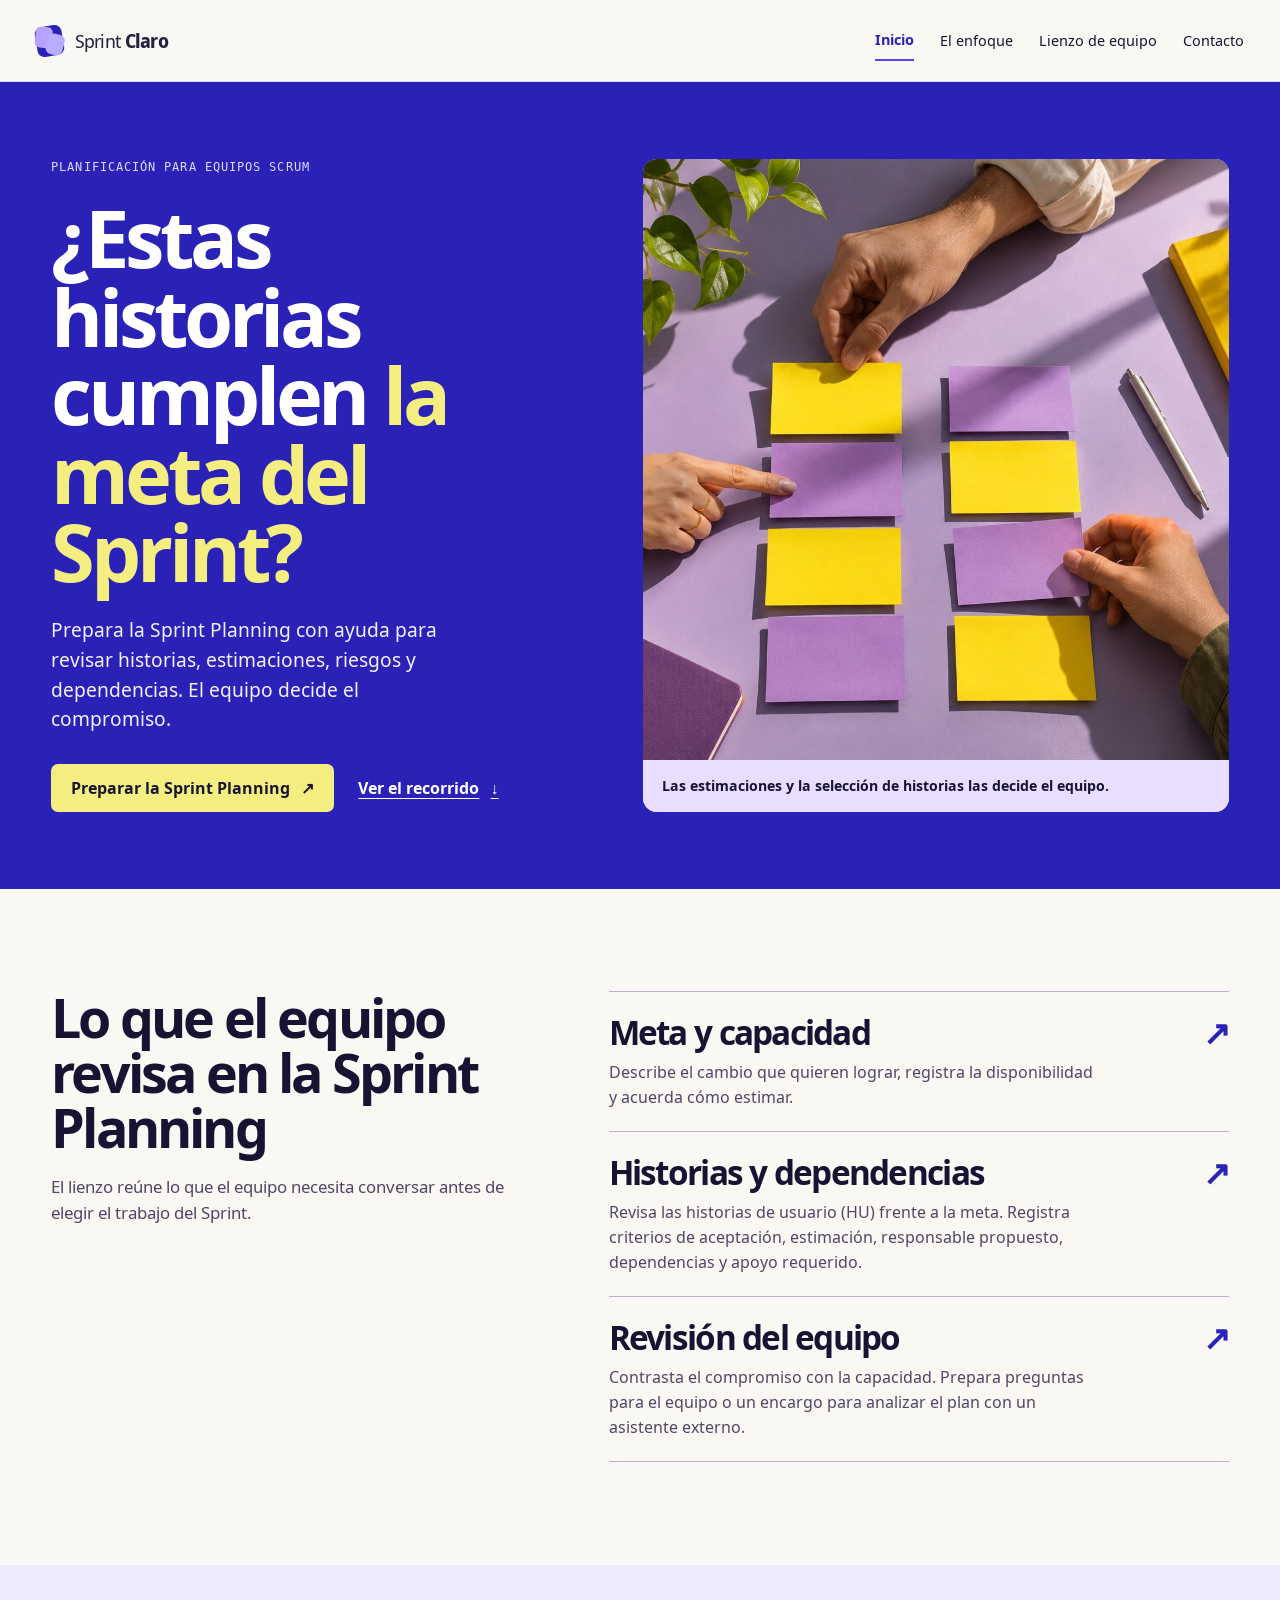
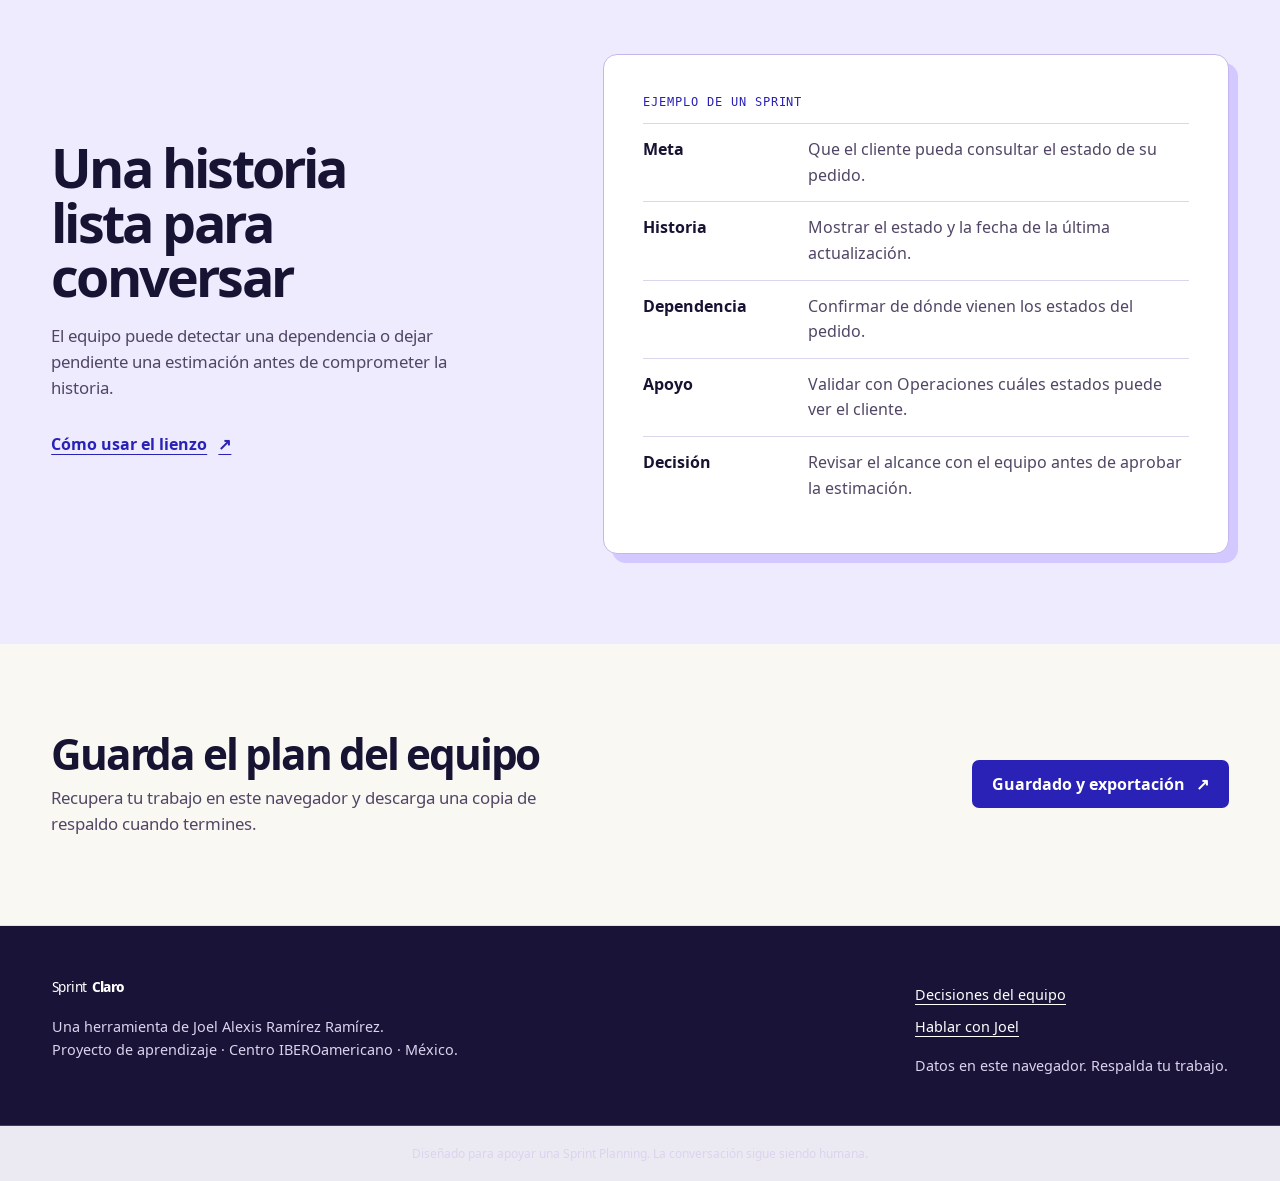
==== index.html @ 87d605cc "1 1" ====
<!doctype html>
<html lang="es"><head><meta charset="utf-8"><meta name="viewport" content="width=device-width, initial-scale=1"><meta name="description" content="Sprint Claro ayuda a Joel y a su equipo a preparar una Sprint Planning: meta, historias, capacidad, dependencias y acuerdos humanos."><meta name="theme-color" content="#3721df"><title>Una meta compartida · Sprint Claro</title><link rel="icon" href="favicon.svg" type="image/svg+xml"><link rel="stylesheet" href="assets/fonts.css"><link rel="stylesheet" href="assets/styles.css"><script src="assets/core.js" defer></script><script src="assets/app.js" defer></script><link rel="stylesheet" href="assets/premium.css"><link rel="stylesheet" href="assets/redesign.css"></head>
<body data-site="01" data-page="index"><a class="skip" href="#main">Saltar al contenido</a><header class="site-header"><div class="header-inner"><a class="brand" href="index.html" aria-label="Sprint Claro, inicio"><span class="brand-mark" aria-hidden="true"></span>Sprint <strong>Claro</strong></a><button class="menu-toggle" id="menu-toggle" type="button" aria-controls="main-nav" aria-expanded="false">Menú</button><nav id="main-nav" aria-label="Principal"><a href="index.html" aria-current="page">Inicio</a><a href="enfoque.html">El enfoque</a><a href="herramientas.html">Lienzo de equipo</a><a href="contacto.html">Contacto</a></nav></div></header><main id="main">
<div class="redesign-home">
<section class="planning-hero">
  <div class="design-wrap planning-grid">
    <div class="planning-copy">
      <p class="planning-label">PLANIFICACIÓN PARA EQUIPOS SCRUM</p>
      <h1>¿Estas historias cumplen <em>la meta del Sprint?</em></h1>
      <p>Prepara la Sprint Planning con ayuda para revisar historias, estimaciones, riesgos y dependencias. El equipo decide el compromiso.</p>
      <div class="design-actions">
        <a class="design-primary" href="herramientas.html#sprint-context">Preparar la Sprint Planning <span aria-hidden="true">↗</span></a>
        <a class="design-link" href="#recorrido">Ver el recorrido <span aria-hidden="true">↓</span></a>
      </div>
    </div>
    <figure class="planning-photo">
      <img src="assets/sesion-de-equipo.jpg" width="1536" height="1024" alt="Personas ordenan notas amarillas y violetas para planificar el trabajo del equipo." fetchpriority="high">
      <figcaption>Las estimaciones y la selección de historias las decide el equipo.</figcaption>
    </figure>
  </div>
</section>
<section class="design-wrap planning-program" id="recorrido">
  <div class="planning-program-intro">
    <h2>Lo que el equipo revisa en la Sprint Planning</h2>
    <p>El lienzo reúne lo que el equipo necesita conversar antes de elegir el trabajo del Sprint.</p>
  </div>
  <div class="planning-leaf-list">
    <article class="planning-leaf" data-reveal>
      <h3><a href="herramientas.html#sprint-context">Meta y capacidad <span aria-hidden="true">↗</span></a></h3>
      <p>Describe el cambio que quieren lograr, registra la disponibilidad y acuerda cómo estimar.</p>
    </article>
    <article class="planning-leaf" data-reveal>
      <h3><a href="herramientas.html#backlog">Historias y dependencias <span aria-hidden="true">↗</span></a></h3>
      <p>Revisa las historias de usuario (HU) frente a la meta. Registra criterios de aceptación, estimación, responsable propuesto, dependencias y apoyo requerido.</p>
    </article>
    <article class="planning-leaf" data-reveal>
      <h3><a href="herramientas.html#review">Revisión del equipo <span aria-hidden="true">↗</span></a></h3>
      <p>Contrasta el compromiso con la capacidad. Prepara preguntas para el equipo o un encargo para analizar el plan con un asistente externo.</p>
    </article>
  </div>
</section>
<section class="planning-example">
  <div class="design-wrap planning-example-grid">
    <div>
      <h2>Una historia lista para conversar</h2>
      <p>El equipo puede detectar una dependencia o dejar pendiente una estimación antes de comprometer la historia.</p>
      <a class="design-link" href="enfoque.html">Cómo usar el lienzo <span aria-hidden="true">↗</span></a>
    </div>
    <div class="planning-sample" data-reveal>
      <p class="sample-label">EJEMPLO DE UN SPRINT</p>
      <dl>
        <div><dt>Meta</dt><dd>Que el cliente pueda consultar el estado de su pedido.</dd></div>
        <div><dt>Historia</dt><dd>Mostrar el estado y la fecha de la última actualización.</dd></div>
        <div><dt>Dependencia</dt><dd>Confirmar de dónde vienen los estados del pedido.</dd></div><div><dt>Apoyo</dt><dd>Validar con Operaciones cuáles estados puede ver el cliente.</dd></div><div><dt>Decisión</dt><dd>Revisar el alcance con el equipo antes de aprobar la estimación.</dd></div>
      </dl>
    </div>
  </div>
</section>
<section class="design-wrap planning-close">
  <div><h2>Guarda el plan del equipo</h2><p>Recupera tu trabajo en este navegador y descarga una copia de respaldo cuando termines.</p></div>
  <a class="design-primary" href="herramientas.html#backups">Guardado y exportación <span aria-hidden="true">↗</span></a>
</section>
</div>
</main><footer class="site-footer"><div class="footer-inner"><div><a class="brand" href="index.html">Sprint <strong>Claro</strong></a><p>Una herramienta de Joel Alexis Ramírez Ramírez.<br>Proyecto de aprendizaje · Centro IBEROamericano · México.</p></div><div><a href="enfoque.html">Decisiones del equipo</a><a href="contacto.html">Hablar con Joel</a><p>Datos en este navegador. Respalda tu trabajo.</p></div></div><div class="footer-bottom">Diseñado para apoyar una Sprint Planning. La conversación sigue siendo humana.</div></footer><script src="assets/experience.js" defer></script></body></html>
---- assets/fonts.css ----
@font-face{font-family:'Site Display';src:url('fonts/display-400.woff') format('woff');font-style:normal;font-weight:400;font-display:swap}
@font-face{font-family:'Site Display';src:url('fonts/display-700.woff') format('woff');font-style:normal;font-weight:700;font-display:swap}
@font-face{font-family:'Site Text';src:url('fonts/text-400.woff') format('woff');font-style:normal;font-weight:400;font-display:swap}
@font-face{font-family:'Site Text';src:url('fonts/text-700.woff') format('woff');font-style:normal;font-weight:700;font-display:swap}
@font-face{font-family:'Site Mono';src:url('fonts/mono-400.woff') format('woff');font-style:normal;font-weight:400;font-display:swap}
:root{--font-head:'Site Display',Georgia,serif;--font-body:'Site Text',Arial,sans-serif;--font-mono:'Site Mono',monospace}
---- assets/styles.css ----
:root{--ink:#24183f;--muted:#625773;--blue:#3721df;--blue-dark:#2816b6;--lilac:#ede7ff;--paper:#faf8ff;--line:#dcd5eb;--danger:#9b263e;--radius:18px}*{box-sizing:border-box}html{scroll-behavior:smooth;scroll-padding-top:100px}body{margin:0;font-family:var(--font-body);font-size:16px;line-height:1.6;color:var(--ink);background:var(--paper)}button,input,select,textarea{font:inherit}a{color:var(--blue);text-underline-offset:4px}button,a,input,select,textarea,summary{touch-action:manipulation}button{cursor:pointer}img,svg{max-width:100%;height:auto}h1,h2,h3,p,figure{margin-top:0}h1,h2,h3{font-family:var(--font-head);line-height:1.13;letter-spacing:-.035em}h1{font-size:clamp(2.6rem,5.3vw,5.2rem);margin-bottom:26px;font-weight:700}h2{font-size:clamp(1.9rem,3vw,2.8rem);margin-bottom:22px}h3{font-size:1.23rem;letter-spacing:-.02em;margin-bottom:12px}p{margin-bottom:1.1em}em{font-style:normal;color:var(--blue)}strong{font-weight:700}button:focus-visible,a:focus-visible,input:focus-visible,textarea:focus-visible,select:focus-visible,summary:focus-visible{outline:3px solid #ef790c;outline-offset:4px}[hidden]{display:none!important}.wrap{max-width:1248px;margin:auto;padding-left:36px;padding-right:36px}.skip{position:fixed;top:-100px;left:20px;background:var(--ink);color:#fff;padding:14px 20px;z-index:100}.skip:focus{top:12px}.site-header{border-bottom:1px solid var(--line);background:#faf8fff5}.header-inner{max-width:1380px;min-height:92px;padding:20px 36px;display:flex;align-items:center;gap:40px;margin:auto}.brand{font-family:var(--font-head);font-size:1.45rem;letter-spacing:-.04em;font-weight:400;text-decoration:none;color:var(--ink);display:inline-flex;align-items:center;gap:5px;white-space:nowrap}.brand-mark{width:25px;height:28px;display:inline-block;position:relative;margin-right:7px}.brand-mark:before,.brand-mark:after{content:'';position:absolute;width:17px;height:21px;border-radius:5px;transform:rotate(15deg)}.brand-mark:before{background:#b7a3ff;left:0;top:0}.brand-mark:after{background:var(--blue);right:0;bottom:0}.site-header nav{display:flex;align-items:center;gap:26px;margin-left:auto}.site-header nav a{color:var(--muted);text-decoration:none;font-size:.9rem;padding:8px 0}.site-header nav a[aria-current=page]{color:var(--blue);border-bottom:2px solid var(--blue);font-weight:700}.header-note{font-family:var(--font-mono);font-size:.75rem;letter-spacing:.06em;color:var(--muted)}.menu-toggle{display:none;border:1px solid var(--line);background:white;border-radius:8px;padding:9px 13px}.hero{padding-top:78px;padding-bottom:80px;display:grid;grid-template-columns:1.15fr 1fr;gap:58px;align-items:center}.eyebrow{font-family:var(--font-mono);font-size:.77rem;letter-spacing:.11em;color:var(--blue);font-weight:400;margin-bottom:22px}.lede{font-size:1.17rem;max-width:610px;color:var(--muted);line-height:1.65}.hero .lede{max-width:510px}.actions{display:flex;align-items:center;gap:18px;flex-wrap:wrap}.button{border:1px solid var(--blue);border-radius:9px;background:var(--blue);color:white;display:inline-flex;align-items:center;justify-content:center;min-height:48px;padding:11px 22px;text-decoration:none;font-size:.92rem;font-weight:700;line-height:1.4}.button:hover{background:var(--blue-dark);border-color:var(--blue-dark)}.button-light{background:#f1ecff;color:var(--blue);border-color:#d8ccff}.button-light:hover{background:#e5dcff;color:var(--blue);border-color:#baabeb}.button-white{background:white;color:var(--blue);border-color:white}.button-white:hover{background:#ede7ff;color:var(--blue)}.button-small{font-size:.875rem;padding:9px 13px}.text-link{font-weight:700}.hero .actions{margin-top:31px}.hero-foot{font-size:.79rem;margin-top:28px;color:var(--muted)}.team-canvas{margin:0;border:1px solid #d3c6ee;border-radius:22px;padding:24px;background:#f0eaff;box-shadow:12px 15px 0 #e5def4;transform:rotate(1.5deg)}.canvas-top{display:flex;align-items:center;justify-content:space-between;gap:10px;margin-bottom:22px}.canvas-label,.mini-label{font-family:var(--font-mono);font-size:.75rem;letter-spacing:.07em;color:#5a4384}.canvas-seal{display:flex;align-items:center;justify-content:center;width:34px;height:34px;border:1px solid #c1b2e0;border-radius:50%;font-family:var(--font-mono);font-size:.75rem}.goal-note{background:var(--blue);color:white;border-radius:14px;padding:25px;box-shadow:0 5px 0 #c6b6fc}.goal-note .mini-label{color:#d6ccff;display:block;margin-bottom:12px}.goal-note strong{font-family:var(--font-head);font-size:1.7rem;line-height:1.25;letter-spacing:-.03em}.canvas-line{height:26px;border-left:2px dashed #b8a7db;margin-left:50%}.paper-row{display:grid;grid-template-columns:1fr 1fr;gap:15px}.paper{border-radius:6px;padding:24px 17px 16px;position:relative;box-shadow:1px 3px 0 #cdbfe6}.paper strong{font-size:1.05rem}.paper p{font-size:.83rem;margin:8px 0 0}.paper-lilac{background:#d9c6ff;transform:rotate(-3deg)}.paper-blue{background:#d6e8ff;transform:rotate(2deg)}.paper-tab{height:12px;width:43px;background:#ffffff88;position:absolute;top:-6px;left:calc(50% - 21px)}.canvas-footer{display:flex;gap:14px;align-items:center;padding:26px 6px 10px}.canvas-footer p{font-size:.88rem;margin:0}.round-icon{display:grid;place-items:center;width:35px;height:35px;border-radius:50%;background:white;font-size:1.3rem;flex-shrink:0}.team-canvas figcaption{font-size:.75rem;color:#66537f;margin-top:15px;line-height:1.5;transform:rotate(-1.5deg)}.principle-strip{background:var(--ink);color:white}.strip-inner{display:flex;align-items:center;gap:32px;padding-top:25px;padding-bottom:25px}.strip-inner strong{font-size:1.25rem;white-space:nowrap}.strip-inner p{margin:0;color:#dfd5f2;font-size:.93rem}.outline-label{font-family:var(--font-mono);font-size:.75rem;letter-spacing:.06em;border:1px solid #716082;padding:9px 12px;margin-left:auto;white-space:nowrap}.section{padding-top:80px;padding-bottom:80px}.split-heading{display:grid;grid-template-columns:.9fr 1.1fr;gap:90px}.split-heading>div>p:not(.eyebrow){max-width:390px;color:var(--muted)}.editorial-list article{display:flex;gap:24px;padding:24px 0;border-bottom:1px solid var(--line)}.editorial-list article:first-child{padding-top:0}.editorial-list p{color:var(--muted);margin-bottom:0}.editorial-symbol{width:48px;height:48px;border:1px solid #d9cfed;flex-shrink:0;border-radius:12px;display:grid;place-items:center;font-size:1.7rem;color:var(--blue)}.invitation{background:var(--blue);color:white;border-radius:22px;padding:46px 50px;display:flex;align-items:center;justify-content:space-between;gap:40px;margin-bottom:80px}.invitation .eyebrow{color:#ded5ff}.invitation h2{font-size:2.3rem}.invitation p{color:#e2dcff;max-width:590px}.site-footer{border-top:1px solid var(--line);background:#f1ecf9}.footer-inner{max-width:1248px;margin:auto;padding:48px 36px 32px;display:flex;justify-content:space-between;gap:40px}.footer-inner p{font-size:.82rem;color:var(--muted);margin-top:16px}.footer-inner>div:last-child>a{display:block;margin:9px 0;font-size:.9rem}.footer-bottom{font-size:.75rem;color:var(--muted);padding:18px 36px;text-align:center;border-top:1px solid var(--line)}.page-intro{padding-top:68px;padding-bottom:38px}.page-intro h1{font-size:clamp(2.6rem,4.7vw,4.4rem)}.method-layout{display:grid;grid-template-columns:.8fr 1.2fr;gap:76px;padding-top:30px}.quote-panel{padding:40px;background:var(--lilac);border-radius:22px;align-self:start;position:sticky;top:24px}.quote-panel .mini-label{display:block;margin-bottom:27px}.quote-panel h2{font-size:2.35rem;max-width:310px}.quote-panel p{color:var(--muted)}.prose p{color:var(--muted)}.prose h3{margin-top:30px}.rules-section{background:#eee8fa}.rules-table{overflow-x:auto;border:1px solid #d6cce6;border-radius:14px;margin-top:32px;background:white}table{border-collapse:collapse;width:100%;text-align:left}caption{padding:18px;text-align:left;font-size:.85rem;color:var(--muted)}th,td{border-top:1px solid var(--line);padding:21px 22px;vertical-align:top;font-size:.92rem;min-width:160px}thead th{background:#e3d8fb;color:#392466;font-size:.85rem}tbody th{font-weight:700;width:21%}tbody td{color:var(--muted)}.two-columns{display:grid;grid-template-columns:1fr 1fr;gap:60px}.soft-panel{padding:35px;background:#efe9fa;border-radius:18px}.steps{padding-left:24px}.steps li{padding-left:8px;margin:20px 0;color:var(--muted)}.contact-layout{display:grid;grid-template-columns:.85fr 1.15fr;gap:75px;padding-top:25px}.contact-card{background:var(--lilac);border-radius:22px;padding:40px;align-self:start;overflow-wrap:anywhere}.contact-monogram{width:64px;height:64px;background:var(--blue);color:white;border-radius:16px;display:grid;place-items:center;font-family:var(--font-head);font-size:1.5rem;margin-bottom:30px}.contact-card h2{font-size:2.1rem}.contact-card p{color:var(--muted);font-size:.92rem}.contact-card>a{font-size:.9rem}.contact-note{padding-top:28px;border-top:1px solid #d0c2e7;margin-top:32px}.contact-form{padding:12px 0}.contact-form h2{font-size:1.8rem}.contact-form>p{color:var(--muted)}.field{min-width:0;margin-bottom:17px}label,legend{display:block;font-size:.875rem;font-weight:700;margin-bottom:7px;letter-spacing:0}input,textarea,select{width:100%;border:1px solid #bfb2d5;border-radius:8px;background:white;color:var(--ink);padding:11px 12px;min-height:46px;max-width:100%}textarea{resize:vertical;line-height:1.5}select{appearance:none;padding-right:35px;background-image:url("data:image/svg+xml,%3Csvg xmlns='http://www.w3.org/2000/svg' width='16' height='16' viewBox='0 0 16 16'%3E%3Cpath d='m4 6 4 4 4-4' fill='none' stroke='%234b386b' stroke-width='2'/%3E%3C/svg%3E");background-position:right 12px center;background-repeat:no}input[type=checkbox]{width:20px;height:20px;min-height:20px;accent-color:var(--blue);flex-shrink:0}input[type=file]{font-size:.86rem;padding:10px}fieldset{border:0;padding:0;margin:0;min-width:0}legend{padding:0}.check-row{display:flex;align-items:center;gap:11px;font-weight:400;padding:8px 0;line-height:1.4}.field-help,.small{font-size:.81rem;color:var(--muted);line-height:1.5;margin-top:7px;margin-bottom:0}.tool-intro{padding-top:46px;padding-bottom:26px;display:flex;justify-content:space-between;align-items:center;gap:30px}.tool-intro h1{font-size:clamp(2.4rem,4vw,3.7rem);margin-bottom:15px}.tool-intro .eyebrow{margin-bottom:13px}.tool-intro p:not(.eyebrow){color:var(--muted)}.notice{padding:14px 18px;background:#eee8fc;border:1px solid #d5c8ef;border-radius:10px;font-size:.89rem;overflow-wrap:anywhere}.notice-success{background:#e8f5ee;border-color:#a8c9b9;color:#1e513a}.notice-error{background:#fff0f0;border-color:#d5a2ad;color:#84263b}.storage-note{font-size:.82rem}.workspace-nav{display:flex;gap:8px;flex-wrap:wrap;border-bottom:1px solid var(--line);padding:12px 0 22px}.workspace-nav a{padding:8px 15px;border-radius:30px;color:var(--muted);font-size:.86rem;text-decoration:none;border:1px solid var(--line);background:white}.workspace-nav a:hover{color:var(--blue);border-color:var(--blue)}.workspace-section{padding:42px 0;border-bottom:1px solid var(--line)}.section-title{display:flex;justify-content:space-between;align-items:center;gap:20px;margin-bottom:24px}.section-title .eyebrow{margin-bottom:10px}.section-title h2{font-size:1.9rem;margin:0}.tag{font-size:.75rem;border:1px solid #d6cce8;padding:5px 9px;border-radius:5px;background:#f5f1fd;color:#5c437b;line-height:1.5}.context-grid{display:grid;grid-template-columns:1.35fr 1fr;gap:26px;align-items:start}.editor{border:1px solid #d8cce9;border-radius:14px;overflow:hidden;background:white}.editor summary{padding:20px 23px;cursor:pointer;font-family:var(--font-head);font-size:1.13rem;font-weight:700;list-style-position:inside;background:#f3eefd}.editor summary:hover{background:#eae1fb}.form-grid{padding:25px;display:grid;grid-template-columns:1fr 1fr;gap:3px 20px}.full{grid-column:1/-1}.form-actions{display:flex;gap:16px;align-items:center;flex-wrap:wrap;padding-top:5px}.team-panel{border:1px solid var(--line);background:#f2edf9;border-radius:14px;padding:25px}.panel-heading p{font-size:.87rem;color:var(--muted)}.person-row{border-bottom:1px solid #d5c9e5;padding:15px 0;display:flex;justify-content:space-between;gap:15px}.person-row h3{font-size:1rem;margin:0 0 6px}.person-row p{margin:0;overflow-wrap:anywhere}.person-row>div:first-child{min-width:0}.row-actions{display:flex;flex-direction:column;align-items:flex-start}.text-button{border:0;background:none;padding:9px 0;color:var(--blue);font-size:.87rem;text-decoration:underline;text-underline-offset:3px;min-height:40px;line-height:1.4;text-align:left}.danger{color:var(--danger)}.danger-button{background:var(--danger);border-color:var(--danger)}.team-panel form{border-top:1px solid #d5c9e5;margin-top:20px;padding-top:22px}.team-panel form h3{margin-bottom:20px}.empty-small{font-size:.87rem;color:var(--muted);padding:18px 0}.summary-hint{font-family:var(--font-body);font-size:.8rem;font-weight:400;color:var(--muted);margin-left:18px}.story-editor{margin-bottom:24px}.dependency-list{max-height:220px;overflow-y:auto;border:1px solid var(--line);border-radius:8px;padding:12px 15px;background:#fbf9ff}.dependency-list p{margin:0}.board-toolbar{display:flex;justify-content:space-between;align-items:end;gap:30px;margin:26px 0}.goal-board{flex:1;border-left:4px solid var(--blue);padding:10px 20px;background:#ece5ff}.goal-board p{margin:6px 0 0;font-weight:700;overflow-wrap:anywhere}.search-box{max-width:300px;width:100%}.planning-board{display:grid;grid-template-columns:1fr 1fr;gap:22px}.board-column{padding:21px;border:1px solid var(--line);border-radius:15px;background:#f1edf6;min-width:0}.in-sprint{background:#e9e3ff;border-color:#b8a7f3}.board-column-title{display:flex;justify-content:space-between;align-items:center;gap:20px;margin-bottom:22px}.board-column-title h3{margin:0;font-size:1.2rem}.count{font-family:var(--font-mono);font-size:.86rem;border:1px solid #c9b9e7;padding:1px 9px;border-radius:5px}.story-list{display:grid;gap:17px}.board-empty{border:1px dashed #c5b5dd;border-radius:10px;padding:34px 24px;color:var(--muted);font-size:.94rem;text-align:center;min-height:200px;display:grid;place-items:center;line-height:1.7}.story-card{padding:21px;background:white;border:1px solid #d5c9e7;border-radius:12px;box-shadow:0 3px 0 #ded4ed;overflow-wrap:anywhere}.story-cap{display:flex;justify-content:space-between;gap:12px;align-items:start;flex-wrap:wrap;margin-bottom:16px}.story-cap .tag{font-size:.75rem}.estimate{font-family:var(--font-mono);font-size:.75rem;color:#65527c;padding:6px 0}.story-card h3{font-size:1.2rem}.story-sentence{color:var(--muted);font-size:.9rem}.alignment{font-size:.89rem;border-left:2px solid #a290d3;padding-left:12px}.card-actions{display:flex;gap:14px;align-items:center;flex-wrap:wrap;margin-top:20px}.card-actions .button{min-height:42px;font-size:.81rem;padding:9px 13px}.capacity-bar{display:flex;gap:26px;align-items:center;flex-wrap:wrap;padding:20px 23px;border-radius:10px;background:var(--ink);color:white;margin-top:22px;font-size:.92rem}.capacity-bar span{color:#ded4ee;font-size:.83rem;margin-left:auto}.review-grid{display:grid;grid-template-columns:repeat(3,1fr);gap:18px}.review-item{padding:20px;border-radius:10px;background:#fff;border:1px solid var(--line);overflow-wrap:anywhere}.review-kind{font-family:var(--font-mono);font-size:.75rem;text-transform:uppercase;color:#6a4b92;letter-spacing:.06em;display:block;margin-bottom:13px}.review-item h3{font-size:1.05rem}.review-item p{font-size:.89rem;color:var(--muted);margin:0}.export-studio{margin-top:32px;background:#ede6fb;border-radius:16px;padding:28px;display:grid;grid-template-columns:.85fr 1.15fr;gap:32px}.export-studio p{font-size:.93rem;color:var(--muted)}#generated-output{font-family:var(--font-mono);font-size:.81rem;line-height:1.65}.export-studio .actions{gap:10px;align-items:start}.backup-section{display:grid;grid-template-columns:1fr 1fr;gap:50px;margin-bottom:50px}.backup-section h2{font-size:1.85rem}.backup-section p:not(.eyebrow){color:var(--muted);font-size:.91rem}.restore-preview{border:1px solid #c8b9e2;padding:20px;margin-top:18px;border-radius:10px;background:#ece4fb}.confirm-box{position:fixed;bottom:20px;left:50%;transform:translateX(-50%);width:min(600px,calc(100% - 32px));background:#fff;border:2px solid var(--danger);border-radius:14px;box-shadow:0 10px 65px #25153f55;padding:24px;z-index:80}.confirm-box p{overflow-wrap:anywhere}.not-found{padding-top:90px;padding-bottom:100px;max-width:900px}.big-404{font-family:var(--font-mono);font-size:5rem;color:#ac99d4}.not-found h1{font-size:3.2rem}.not-found p:not(.eyebrow){color:var(--muted)}
@media(max-width:1100px){.header-note{display:none}.header-inner{gap:20px}.hero{gap:36px}.team-canvas{padding:20px}.goal-note strong{font-size:1.5rem}.split-heading{gap:50px}.review-grid{grid-template-columns:1fr 1fr}.method-layout{gap:40px}.contact-layout{gap:40px}.context-grid{grid-template-columns:1.1fr 1fr}.invitation{margin-left:36px;margin-right:36px}}
@media(max-width:800px){.wrap{padding-left:24px;padding-right:24px}.header-inner{padding:17px 24px;flex-wrap:wrap;min-height:80px}.site-header nav{gap:18px}.site-header nav a{font-size:.84rem}.hero{grid-template-columns:1fr;gap:45px;padding-top:48px}.hero h1{max-width:650px}.hero .lede{max-width:590px}.team-canvas{max-width:550px;width:100%;justify-self:center}.strip-inner{gap:18px;flex-wrap:wrap}.outline-label{margin-left:0}.section{padding-top:55px;padding-bottom:55px}.split-heading,.method-layout,.two-columns,.contact-layout,.context-grid{grid-template-columns:1fr;gap:32px}.split-heading>div>p:not(.eyebrow){max-width:none}.quote-panel{position:static}.quote-panel h2{max-width:none}.invitation{margin-left:24px;margin-right:24px;padding:32px;flex-direction:column;align-items:start;gap:12px}.footer-inner{padding-left:24px;padding-right:24px}.contact-card{padding:30px}.planning-board{gap:14px}.board-column{padding:14px}.story-card{padding:17px}.board-toolbar{align-items:stretch}.search-box{max-width:240px}.export-studio{grid-template-columns:1fr}.backup-section{gap:25px}.capacity-bar span{margin-left:0}}
@media(max-width:600px){.header-inner{gap:14px}.menu-toggle{display:block;margin-left:auto}.site-header nav{width:100%;display:flex;flex-direction:column;align-items:stretch;gap:0;padding:10px 0}.js .site-header nav{display:none}.js .site-header nav.is-open{display:flex}.site-header nav a{padding:12px 5px;font-size:.95rem}.site-header nav a[aria-current=page]{border-bottom:0;background:var(--lilac);border-radius:8px;padding-left:12px}.hero{padding-top:40px;padding-bottom:48px}.hero h1{font-size:2.7rem}.eyebrow{font-size:.75rem}.lede{font-size:1.05rem}.hero .actions{gap:20px}.team-canvas{transform:none;box-shadow:6px 7px 0 #e5def4;padding:17px}.team-canvas figcaption{transform:none}.goal-note{padding:20px}.goal-note strong{font-size:1.6rem}.paper{padding:21px 12px 15px}.paper strong{font-size:1rem}.paper p{font-size:.75rem}.canvas-label{font-size:.75rem}.strip-inner{display:block;padding-top:25px;padding-bottom:25px}.strip-inner p{margin:12px 0 20px}.outline-label{display:inline-block}.section h2{font-size:2rem}.editorial-list article{gap:17px}.editorial-symbol{width:38px;height:38px;font-size:1.3rem}.invitation{margin-left:20px;margin-right:20px;padding:30px 23px;margin-bottom:50px}.invitation h2{font-size:2rem}.footer-inner{display:block;padding-top:32px}.footer-inner>div+div{margin-top:24px}.footer-bottom{text-align:left;padding-left:24px}.page-intro{padding-top:42px;padding-bottom:20px}.page-intro h1{font-size:2.6rem}.quote-panel,.soft-panel{padding:25px}.method-layout{padding-top:20px}.rules-table th,.rules-table td{padding:16px;min-width:190px}.contact-layout{padding-top:15px}.contact-card{padding:27px}.contact-card h2{font-size:1.9rem}.tool-intro{display:block;padding-top:35px}.tool-intro h1{font-size:2.6rem}.tool-intro>a{font-size:.9rem}.workspace-section{padding:32px 0}.section-title{align-items:start;flex-direction:column;gap:14px}.section-title h2{font-size:1.75rem}.form-grid{grid-template-columns:1fr;padding:20px;gap:0}.field.full{grid-column:auto}.form-actions.full{grid-column:auto}.team-panel{padding:22px}.summary-hint{display:block;margin:5px 0 0 19px}.board-toolbar{display:block}.search-box{max-width:none;margin-top:20px}.planning-board{grid-template-columns:1fr;gap:24px}.board-column{padding:18px}.board-empty{min-height:150px}.capacity-bar{gap:13px;align-items:start;flex-direction:column}.review-grid{grid-template-columns:1fr}.export-studio{padding:22px}.backup-section{grid-template-columns:1fr;gap:28px}.not-found{padding-top:55px;padding-bottom:60px}.not-found h1{font-size:2.5rem}.actions{gap:13px}.button{max-width:100%;white-space:normal}.contact-card a{overflow-wrap:anywhere}.brand{font-size:1.34rem}.person-row{flex-wrap:wrap}.row-actions{flex-direction:row;gap:18px}.confirm-box{padding:20px;bottom:12px}}
@media(prefers-reduced-motion:reduce){html{scroll-behavior:auto}*,*:before,*:after{animation:none!important;transition:none!important}}
@media print{.site-header,.site-footer,.workspace-nav,.form-actions,.actions,button,.backup-section,.story-editor,.contact-form{display:none!important}.wrap{max-width:none;padding:0}.workspace-section,.section{padding:20px 0}.planning-board,.review-grid{display:block}.story-card,.review-item{break-inside:avoid;margin-bottom:15px}.context-grid{display:block}body{background:white}.team-canvas{transform:none;box-shadow:none}}

/* Operational labels remain at least 14px; long content wraps within its region. */
h1,h2,h3,h4{overflow-wrap:anywhere}.tag,.story-cap .tag,.estimate,.card-actions .button,.capacity-bar span{font-size:.875rem}

/* Main reading text uses 16px; secondary metadata and form labels keep their own hierarchy. */
.strip-inner p,.contact-card p,.panel-heading p,.empty-small,.story-sentence,.alignment,.board-empty,.review-item p,.export-studio p,.backup-section p:not(.eyebrow){font-size:1rem}.site-header nav a{font-size:.875rem}

/* Revisión 26 nov: controles y lectura de salidas, mínimo 14 px. */
.field-help,.small,.storage-note,.workspace-nav a,.text-button,.count,.summary-hint,#generated-output{font-size:.875rem}input[type=file]{font-size:.875rem}select{background-repeat:no-repeat}input,textarea,select{min-width:0}.editor,.team-panel,.context-grid>*,.export-studio>*{min-width:0}
---- assets/premium.css ----
/* Shared accessibility and interaction foundations; each product supplies its own art direction. */
:root{--premium-ease:cubic-bezier(.22,.61,.36,1)}
html{scroll-padding-top:120px}body{overflow-x:clip}.premium-wrap{width:100%;max-width:1360px;margin:0 auto;padding-left:48px;padding-right:48px}.premium-section{padding-top:112px;padding-bottom:112px}.premium-eyebrow{font-family:var(--font-mono);font-size:.875rem;font-weight:400;line-height:1.6;letter-spacing:.08em;margin:0 0 24px;text-transform:uppercase}.premium-lead{font-size:1.2rem;line-height:1.75;max-width:39ch;color:var(--muted)}.premium-actions{display:flex;align-items:center;gap:26px;flex-wrap:wrap;margin-top:32px}.premium-button,.premium-text-link{display:inline-flex;align-items:center;justify-content:center;gap:20px;text-decoration:none;font-weight:700;font-size:1rem;line-height:1.35;min-height:52px;max-width:100%}.premium-button{border:1px solid transparent;padding:17px 23px;background:var(--premium-accent);color:var(--premium-on-accent);border-radius:10px;box-shadow:0 5px 14px #10203b0b}.premium-button:hover{transform:translateY(-2px);box-shadow:0 8px 24px #10203b20}.premium-text-link{justify-content:flex-start;color:inherit;gap:14px}.premium-text-link:hover .ui-icon{transform:translateX(5px)}.premium-button .ui-icon,.premium-text-link .ui-icon{flex:0 0 21px;width:21px;height:21px}.ui-icon{width:24px;height:24px;flex-shrink:0;vertical-align:middle}.premium-section-head{display:grid;grid-template-columns:1.25fr .75fr;align-items:end;gap:80px;margin-bottom:52px}.premium-section-head h2{font-size:clamp(2.1rem,3.6vw,3.4rem);margin-bottom:0;line-height:1.12}.premium-section-head>p{font-size:1.05rem;line-height:1.8;color:var(--muted);margin:0 0 4px}.feature-icon{display:grid;place-items:center;width:52px;height:52px;border-radius:15px;margin-bottom:26px}.feature-icon .ui-icon{width:28px;height:28px}.visual-caption{font-size:.875rem;line-height:1.5;color:var(--muted);text-align:center;margin:24px 0 0}.feature-index{font-family:var(--font-mono);font-size:.875rem;letter-spacing:.05em;margin-bottom:18px}.status-dot{display:inline-block;width:7px;height:7px;border-radius:50%;background:currentColor;margin:0 10px 1px 0}.site-header{position:sticky;top:0;z-index:40}.site-header .header-inner{min-height:88px;max-width:1440px;gap:32px}.site-header nav a{font-size:.9rem}.site-header nav a:hover{opacity:.8}.site-footer{margin-top:0}.site-footer p,.site-footer a{font-size:.9rem}.button,.premium-button,.premium-text-link .ui-icon,.site-header a,input,textarea,select,.editor summary,.control-section summary{transition:background .2s var(--premium-ease),border-color .2s var(--premium-ease),box-shadow .2s var(--premium-ease),transform .25s var(--premium-ease)}input:not([type=checkbox]):not([type=radio]),select,textarea{background:#fff;border-color:var(--line);border-radius:8px;line-height:1.55;box-shadow:0 1px 2px #14223904}input:not([type=checkbox]):not([type=radio]):focus,textarea:focus,select:focus{border-color:var(--premium-accent);box-shadow:0 0 0 3px var(--premium-soft)}input,select{min-height:46px}input[type=checkbox],input[type=radio]{min-height:auto;accent-color:var(--premium-accent)}textarea{resize:vertical}button:disabled{opacity:.55;cursor:not-allowed}a,button{overflow-wrap:break-word}.notice[role=status],.message[role=status]{scroll-margin-top:110px}.notice:empty,.message:empty{display:none}.page-intro{padding-top:76px;padding-bottom:38px}.page-intro .lede{max-width:52ch}.rules-table,.table-wrap{border-radius:12px;border-color:var(--line)}.rules-table th{font-size:.875rem}.rules-table td{font-size:1rem}.not-found{min-height:60vh}.reveal-ready{opacity:0;transform:translateY(20px);transition:opacity .7s var(--premium-ease),transform .7s var(--premium-ease)}.reveal-ready.is-visible{opacity:1;transform:none}.reveal-ready:nth-child(2){transition-delay:.08s}.reveal-ready:nth-child(3){transition-delay:.16s}
@media(max-width:1100px){.premium-wrap{padding-left:36px;padding-right:36px}.premium-section{padding-top:84px;padding-bottom:84px}.premium-section-head{gap:45px}.site-header .header-inner{gap:24px}.site-header .header-note,.site-header .internal-tag{display:none}}
@media(max-width:800px){.premium-wrap{padding-left:28px;padding-right:28px}.premium-section-head{grid-template-columns:1fr;gap:24px}.premium-section-head>p{max-width:55ch}.premium-section{padding-top:64px;padding-bottom:64px}.premium-lead{font-size:1.125rem}.site-header .header-inner{min-height:80px}.premium-eyebrow{font-size:.8rem;letter-spacing:.05em}.page-intro{padding-top:50px}}
@media(max-width:600px){.premium-wrap{padding-left:22px;padding-right:22px}.premium-actions{gap:14px;margin-top:26px}.premium-button{padding:15px 19px;gap:15px}.premium-section-head{margin-bottom:32px}.premium-section{padding-top:52px;padding-bottom:52px}.premium-section-head h2{font-size:2.1rem}.premium-eyebrow{margin-bottom:18px}.site-header .header-inner{padding-left:22px;padding-right:22px}.page-intro h1{font-size:2.6rem}.visual-caption{font-size:.8rem}}
@media(prefers-reduced-motion:reduce){html{scroll-behavior:auto}.reveal-ready{opacity:1;transform:none}*,*:before,*:after{animation:none!important;transition:none!important}}
@media print{.premium-actions,.premium-button,.premium-text-link{display:none}.reveal-ready{opacity:1;transform:none}.site-header{position:static}.premium-section{padding:20px 0}}

:root{--ink:#20223d;--muted:#62697c;--blue:#5b47e8;--blue-dark:#4734c4;--lilac:#efecff;--paper:#fbfbfe;--line:#e0e2ec;--premium-accent:#5b47e8;--premium-on-accent:#fff;--premium-soft:#efecff}body{background:var(--paper);font-size:16px}.site-header{background:#fbfbfef2;border-color:#e7e8ef;backdrop-filter:blur(16px)}.brand{font-size:1.5rem;color:#242343}.brand strong{font-weight:700}.brand-mark{background:#5b47e8;transform:rotate(-10deg);border-radius:7px;width:27px;height:30px}.brand-mark:after{border-radius:6px;background:#b9adff;transform:rotate(25deg)}.header-note{font-size:.75rem;color:#6c6b88;border:1px solid #d8d6e9;border-radius:24px;padding:8px 12px;letter-spacing:.08em}.site-header nav a[aria-current=page]{color:#4e38ce}.button{border-radius:8px;box-shadow:0 2px 4px #34335d08}.button:hover{transform:translateY(-1px)}.sc-hero{display:grid;grid-template-columns:1.05fr 1fr;gap:32px;align-items:center;padding-top:88px;padding-bottom:94px;min-height:710px}.sc-hero-copy{position:relative;z-index:1}.sc-hero h1{font-size:clamp(3.5rem,5.65vw,5rem);letter-spacing:-.055em;line-height:1.07;margin-bottom:27px}.sc-hero h1 span{color:#5b47e8}.sc-hero .premium-eyebrow{color:#5b47e8;font-size:.8rem}.sc-signature{display:flex;align-items:center;gap:18px;margin-top:38px}.sc-signature p{font-size:.875rem;line-height:1.65;color:var(--muted);margin:0}.sc-signature strong{font-weight:400;color:var(--ink)}.signature-lines{display:flex;align-items:center;width:50px;height:38px;gap:5px}.signature-lines i{height:28px;width:9px;border-radius:8px;background:#d5cdfc;transform:rotate(25deg)}.signature-lines i:nth-child(2){height:38px;background:#5b47e8}.signature-lines i:nth-child(3){height:22px;background:#a99cf3}.sc-hero-scene{position:relative;padding:44px 16px 12px 28px;min-width:0}.sc-orbit{position:absolute;width:95%;aspect-ratio:1;border-radius:50%;border:1px solid #e4e0f7;top:0;left:0;z-index:0}.orbit-two{transform:scale(.84);background:radial-gradient(circle,#e8e2fe70,#f1effd00 70%)}.orbit-dot{position:absolute;width:13px;height:13px;border-radius:50%;background:#cbc1ff}.dot-a{top:36px;left:20%;box-shadow:0 0 0 9px #f2effd}.dot-b{right:0;bottom:80px;background:#a1d8c9;width:10px;height:10px}.sc-board-visual{position:relative;background:#fff;border:1px solid #dedceb;border-radius:20px;box-shadow:0 22px 60px #3b326e12,0 5px 12px #3b326e06;padding:22px;transform:rotate(-2deg)}.mock-topbar{display:flex;align-items:center;gap:10px;font-size:.875rem;color:#6e6a82;border-bottom:1px solid #eceaf3;padding-bottom:18px}.mock-mark{display:grid;place-items:center;width:29px;height:29px;border-radius:8px;background:#5b47e8;color:white;font-weight:700;font-size:1rem}.mini-pill{font-size:.7rem;padding:4px 8px;border:1px solid #e0d9f6;border-radius:20px;margin-left:auto;color:#6a5799;white-space:nowrap}.mock-goal{position:relative;padding:22px 20px 18px;background:#f1edff;border:1px solid #e6e0fb;border-radius:12px;margin:20px 0}.mock-goal>span{font-family:var(--font-mono);font-size:.7rem;letter-spacing:.06em;color:#736695}.mock-goal h2{font-size:1.85rem;font-weight:700;line-height:1.15;margin:14px 35px 0 0;letter-spacing:-.045em}.mock-goal>.ui-icon{position:absolute;bottom:20px;right:20px;width:34px;height:34px;color:#806bdb}.mock-columns{display:grid;grid-template-columns:1fr 1fr;gap:15px}.mock-column-label{font-family:var(--font-mono);font-size:.66rem;letter-spacing:.025em;color:#737089}.mock-story{margin-top:12px;padding:16px 14px;background:#fafafd;border:1px solid #e9e7f0;border-radius:9px;min-height:165px}.mock-story.selected{background:white;border-color:#cdc2ef}.mock-story strong{display:block;font-size:.94rem;margin:12px 0 8px}.mock-story p{font-size:.75rem;color:#727187;margin:0}.mock-line{display:block;width:25px;height:4px;background:#cdc8df;border-radius:5px}.selected .mock-line{background:#7861db}.mock-line-stack{margin-top:17px}.mock-line-stack i{display:block;height:5px;border-radius:5px;background:#e8e6f1;margin-bottom:8px;width:90%}.mock-line-stack i:last-child{width:60%}.mock-status{display:flex;align-items:center;gap:5px;margin-top:13px;font-size:.64rem;color:#4e7c6b}.mock-status .ui-icon{width:15px;height:15px}.mock-footer{display:flex;align-items:center;gap:10px;font-size:.75rem;color:#7d758e;margin-top:18px}.mock-footer .ui-icon{width:18px;height:18px}.sc-float-card{position:absolute;right:-10px;bottom:35px;display:flex;gap:13px;align-items:center;padding:17px 20px;background:#262544;color:#fff;border:1px solid #393653;border-radius:13px;box-shadow:0 16px 36px #27204322;transform:rotate(3deg);font-size:.8rem;line-height:1.65;animation:sc-hover 8s ease-in-out infinite}.sc-float-card .ui-icon{width:30px;height:30px;color:#c5baff}.sc-float-card strong{color:#dcd6ff}.sc-hero-scene .visual-caption{margin:29px 70px 0 0;font-size:.75rem}.sc-principles{background:#f1f0f8;border-top:1px solid #e9e7f1;border-bottom:1px solid #e9e7f1}.sc-principles>div{display:flex;justify-content:space-between;gap:22px;padding-top:23px;padding-bottom:23px}.sc-principles span{font-family:var(--font-mono);font-size:.73rem;letter-spacing:.08em;color:#6f6a84}.sc-feature-grid{display:grid;grid-template-columns:1.15fr 1fr 1fr;gap:22px}.sc-feature{padding:32px;background:#fff;border:1px solid #e3e3ed;border-radius:18px;min-width:0;display:flex;flex-direction:column;align-items:flex-start}.sc-feature-main{background:#f0edff;border-color:#e3ddff}.sc-feature .feature-icon{background:#f2effe;color:#6351bd}.sc-feature-main .feature-icon{background:#ded6ff;color:#5140b6}.sc-feature h3{font-size:1.65rem;line-height:1.22;letter-spacing:-.035em}.sc-feature p:not(.feature-index){font-size:1rem;color:var(--muted);line-height:1.75}.sc-feature .feature-index{font-size:.75rem;color:#6d6199}.sc-feature .premium-text-link{font-size:.9rem;margin-top:auto;padding-top:20px}.sc-connection{display:flex;align-items:center;flex-wrap:wrap;gap:7px;margin:4px 0 15px}.sc-connection span{background:#fff;border:1px solid #d7cefa;border-radius:6px;padding:5px 9px;font-size:.7rem;color:#63538f}.sc-connection i{width:12px;height:1px;background:#b4a7da}.sc-workflow-section{background:#24243e;color:#fff;position:relative;overflow:hidden}.sc-workflow-section:after{content:'';position:absolute;width:550px;height:550px;border-radius:50%;border:1px solid #45435c;left:-300px;top:120px;pointer-events:none}.sc-workflow-inner{display:grid;grid-template-columns:1fr 1fr;gap:110px;padding-top:88px;padding-bottom:88px}.sc-workflow-inner>div{max-width:460px}.sc-workflow-inner h2{font-size:clamp(2.4rem,3.5vw,3.3rem);line-height:1.12}.sc-workflow-inner .premium-eyebrow{color:#b5a8ff;font-size:.78rem}.sc-workflow-inner p:not(.premium-eyebrow){color:#c7c5d7;line-height:1.8}.sc-workflow-inner .premium-text-link{font-size:.93rem;margin-top:12px;color:#d8cfff}.premium-timeline{padding:0;margin:0;list-style:none;display:grid;gap:0}.premium-timeline li{display:flex;gap:25px;padding:0 0 30px;margin:0;position:relative}.premium-timeline li:not(:last-child):before{content:'';position:absolute;left:23px;top:47px;bottom:0;width:1px;background:#57536c}.premium-timeline li>span{display:grid;place-items:center;width:47px;height:47px;flex:0 0 47px;border:1px solid #777087;border-radius:50%;font-family:var(--font-mono);font-size:.8rem;color:#c2b7fa}.premium-timeline h3{font-size:1.24rem;letter-spacing:-.02em;margin:2px 0 8px}.premium-timeline p{font-size:.95rem;margin:0}.premium-timeline li:last-child{padding-bottom:0}.sc-closing{display:flex;justify-content:space-between;align-items:center;gap:60px;padding-top:90px;padding-bottom:90px}.sc-closing h2{font-size:clamp(2.3rem,3.5vw,3.4rem);line-height:1.14;margin-bottom:20px}.sc-closing p{color:var(--muted)}.sc-closing .premium-eyebrow{color:#736893;font-size:.8rem}.sc-closing .premium-button{flex-shrink:0}.site-footer{background:#f1f0f7;border-top:1px solid #e4e3ec}.footer-bottom{background:#ebeaf3;color:#656278}.quote-panel{background:#282541;color:white;border-radius:18px;box-shadow:0 18px 40px #25203b0c}.quote-panel .eyebrow{color:#d0c4ff}.quote-panel p{color:#d8d3e7}.quote-panel a{color:#d8ccff}.soft-panel,.contact-card,.contact-form{border-radius:18px}.contact-card{background:#f0ebff}.contact-form{background:white;box-shadow:0 8px 32px #27224207}
/* The working canvas: neutral surfaces, deliberate violet accents, visible decisions. */
body[data-page=herramientas]{background:#f5f6fa}.premium-app-heading{padding-top:44px;padding-bottom:32px;max-width:1360px}.premium-app-heading h1{font-size:clamp(2rem,3.3vw,3.2rem);margin-bottom:12px;letter-spacing:-.04em}.premium-app-heading p{max-width:69ch}.premium-app-heading .eyebrow{font-size:.75rem;color:#726694}.premium-app-heading>a{font-size:.875rem}.wrap#workspace{max-width:1360px;padding-bottom:20px}.workspace-nav{position:sticky;top:88px;z-index:20;display:grid;grid-template-columns:repeat(4,1fr);gap:0;margin:0 0 22px;padding:7px;border:1px solid #e0dfec;border-radius:12px;background:#fffffff0;box-shadow:0 5px 20px #27224207;backdrop-filter:blur(12px)}.workspace-nav a{display:flex;align-items:center;justify-content:flex-start;gap:9px;padding:14px 13px;font-size:.875rem;text-decoration:none;color:#626079;border:0;border-radius:8px;line-height:1.4}.workspace-nav a .ui-icon{width:20px;height:20px;color:#9990b2}.workspace-nav a small{font-family:var(--font-mono);margin-left:auto;color:#aea6c1;font-size:.65rem}.workspace-nav a:hover,.workspace-nav a[aria-current=location]{background:#f0ebff;color:#5038c9}.workspace-nav a[aria-current=location] .ui-icon{color:#6851cd}.workspace-welcome{display:flex;align-items:center;gap:20px;background:#292742;color:#fff;padding:25px 28px;border:1px solid #3b3756;border-radius:13px;margin:22px 0 8px}.welcome-symbol{display:grid;place-items:center;width:49px;height:49px;flex:0 0 49px;border-radius:13px;background:#40395e;color:#d7cafd}.welcome-symbol .ui-icon{width:27px;height:27px}.workspace-welcome strong{font-size:1.125rem}.workspace-welcome p{font-size:.9rem;color:#cecadf;line-height:1.65;margin:7px 0 0;max-width:65ch}.workspace-welcome>.premium-text-link{margin-left:auto;flex-shrink:0;font-size:.875rem;color:#ddd3ff}.workspace-section{scroll-margin-top:176px;padding:38px 0;border-bottom:1px solid #e0dfeb}.premium-section-title{align-items:center;margin-bottom:24px}.premium-section-title h2{font-size:1.8rem;letter-spacing:-.03em}.premium-section-title .eyebrow{font-size:.7rem;color:#8f859f}.context-grid{grid-template-columns:1.2fr 1fr;gap:24px}.editor{border:1px solid #dedee9;border-radius:12px;background:#fff;box-shadow:0 2px 5px #28233e03}.editor summary{padding:19px 22px;background:#fff;color:#292640;border-bottom:1px solid transparent;line-height:1.5}.editor[open] summary{border-bottom-color:#eceaf2}.editor summary:hover{background:#f6f4fe}.editor .summary-hint{color:#837991}.form-grid{padding:25px;gap:6px 20px}.team-panel{background:#fff;border-color:#dedee9;border-radius:12px;padding:25px;box-shadow:0 2px 5px #28233e03}.team-panel h3{font-size:1.15rem}.team-panel form{border-color:#e9e5f1}.person-row{border-color:#e7e3ef;padding:15px 0}.goal-board{background:#f0ebff;border-left-width:3px;border-radius:0 9px 9px 0}.goal-board .eyebrow{color:#7c6b9f;font-size:.72rem}.goal-board p{font-size:1rem;color:#4d3b6e}.board-column{padding:23px;background:#ebeaf2;border-color:#dedce8;border-radius:13px}.board-column.in-sprint{background:#f0ecff;border-color:#d7cff2}.board-column-title h3{font-size:1.15rem}.board-column-title .count{border:0;border-radius:20px;background:#dcd9e8;color:#665c7f;min-width:28px;text-align:center;font-size:.8rem}.in-sprint .count{background:#ded4fc;color:#684cb5}.story-card{border-color:#dedce9;box-shadow:0 2px 5px #30254c07;padding:23px;border-radius:10px;transition:box-shadow .2s,transform .2s}.story-card:hover{box-shadow:0 7px 17px #30254c0c;transform:translateY(-2px)}.story-card h3{font-size:1.15rem;line-height:1.35}.story-card.selected{border-left:3px solid #8061e5}.board-empty{background:#ffffff6b;border-color:#cbc6dc;border-radius:10px;min-height:220px;padding:34px;font-size:1rem;color:#857893}.board-empty:before{content:'';display:block;width:45px;height:38px;border:1px solid #d6cde8;border-radius:6px;box-shadow:8px -7px 0 -1px #f2eef8,8px -7px 0 0 #d6cde8;margin:0 auto 16px;background:linear-gradient(#e4def0,#e4def0) 10px 12px/24px 3px no-repeat,linear-gradient(#e4def0,#e4def0) 10px 21px/17px 3px no-repeat,#fff}.capacity-bar{background:#2e2948;border-radius:10px;padding:20px 25px}.review-grid{gap:18px}.review-item{padding:24px;border:1px solid #dedee8;border-top:3px solid #b2a2df;border-radius:10px;background:#fff}.review-kind{font-size:.7rem;color:#8b749f}.review-item h3{font-size:1.08rem;line-height:1.4}.review-item p{font-size:.95rem;line-height:1.7}.export-studio{background:#eeebf8;border:1px solid #ddd6ef;padding:30px;gap:35px;border-radius:13px}.export-studio h3{font-size:1.5rem}.export-studio textarea{background:#fff;min-height:250px}#generated-output{font-size:.875rem;line-height:1.85}.backup-section{background:transparent}.storage-note{border:0;background:transparent;padding:0;color:#81758e;font-size:.875rem;line-height:1.6}.notice{border-radius:9px}.tag{font-size:.875rem}.section-title .tag{padding:7px 11px;background:#efedf5;border-color:#dfd9ea;color:#6f608b}
@keyframes sc-hover{0%,100%{transform:translateY(0) rotate(3deg)}50%{transform:translateY(-7px) rotate(2deg)}}
@media(max-width:1150px){.sc-hero{gap:15px;padding-top:65px;padding-bottom:65px}.sc-hero h1{font-size:4.15rem}.sc-hero-scene{padding-left:12px;padding-right:4px}.sc-board-visual{padding:17px}.sc-float-card{right:-5px;padding:14px}.sc-feature{padding:26px}.sc-feature-grid{gap:16px}.sc-workflow-inner{gap:65px}.workspace-welcome>.premium-text-link{display:none}.workspace-nav a small{display:none}.workspace-nav a{padding:13px 10px}.workspace-welcome{padding:24px}}
@media(max-width:900px){.sc-hero{grid-template-columns:1fr;gap:36px;min-height:0}.sc-hero-copy{max-width:650px}.sc-hero h1{font-size:4.6rem}.sc-hero .premium-lead{max-width:48ch}.sc-hero-scene{max-width:600px;justify-self:center;width:100%;padding:24px 35px 10px}.sc-board-visual{padding:24px;transform:rotate(-1.5deg)}.sc-float-card{right:8px;bottom:30px}.sc-principles>div{flex-wrap:wrap;justify-content:center;gap:18px 30px}.sc-feature-grid{grid-template-columns:1fr 1fr}.sc-feature-main{grid-column:1/-1;display:block}.sc-feature-main p:not(.feature-index){max-width:55ch}.sc-workflow-inner{gap:40px}.sc-closing{gap:35px}.sc-closing .premium-button{max-width:210px}.workspace-nav{top:80px}.workspace-nav a{font-size:.8rem}.workspace-nav a .ui-icon{display:none}.context-grid{grid-template-columns:1fr}.premium-app-heading h1{font-size:2.5rem}}
@media(max-width:600px){.sc-hero{padding-top:46px;padding-bottom:48px;gap:25px}.sc-hero h1{font-size:clamp(2.7rem,10vw,3.8rem)}.sc-hero .premium-eyebrow{font-size:.69rem}.sc-signature{margin-top:28px}.sc-hero-scene{padding:20px 6px 0;max-width:430px}.sc-board-visual{padding:15px;border-radius:14px}.mock-topbar{gap:7px;font-size:.75rem;padding-bottom:12px}.mini-pill{font-size:.6rem;padding:3px 6px}.mock-goal{padding:17px 15px;margin:15px 0}.mock-goal h2{font-size:1.65rem}.mock-goal>span{font-size:.62rem}.mock-columns{gap:10px}.mock-column-label{font-size:.58rem}.mock-story{padding:13px 10px;min-height:150px}.mock-story strong{font-size:.85rem}.mock-story p{font-size:.68rem}.mock-status{font-size:.56rem}.mock-footer{font-size:.65rem}.sc-float-card{padding:12px 14px;right:-4px;bottom:25px;font-size:.7rem;gap:9px}.sc-float-card .ui-icon{width:23px;height:23px}.sc-hero-scene .visual-caption{font-size:.68rem;margin-right:80px;margin-top:21px}.sc-principles>div{padding:19px 20px;gap:12px 18px}.sc-principles span{font-size:.61rem}.sc-feature-grid{grid-template-columns:1fr}.sc-feature-main{grid-column:auto}.sc-feature{padding:28px}.sc-feature h3{font-size:1.65rem}.sc-workflow-inner{grid-template-columns:1fr;padding-top:55px;padding-bottom:55px;gap:38px}.sc-workflow-inner h2{font-size:2.35rem}.premium-timeline{margin-top:5px}.sc-closing{flex-direction:column;align-items:flex-start;padding-top:55px;padding-bottom:60px;gap:12px}.sc-closing h2{font-size:2.15rem}.sc-closing .premium-button{max-width:none}.premium-app-heading{padding-top:30px;padding-bottom:22px}.premium-app-heading h1{font-size:2.15rem}.workspace-nav{grid-template-columns:repeat(2,1fr);padding:5px;top:79px;gap:4px;margin-bottom:15px}.workspace-nav a{font-size:.875rem;padding:10px 9px}.workspace-nav a .ui-icon{display:block;width:17px;height:17px}.workspace-section{scroll-margin-top:200px}.workspace-welcome{align-items:flex-start;padding:20px;gap:13px}.welcome-symbol{width:35px;height:35px;flex-basis:35px;border-radius:9px}.welcome-symbol .ui-icon{width:21px;height:21px}.workspace-welcome strong{font-size:1rem}.workspace-welcome p{font-size:.875rem}.premium-section-title h2{font-size:1.75rem}.form-grid{padding:20px;grid-template-columns:1fr;gap:0}.team-panel{padding:22px}.board-column{padding:18px}.story-card{padding:20px}.export-studio{padding:23px}.review-item{padding:22px}.capacity-bar{padding:21px}.board-empty{min-height:190px}.workspace-nav a small{display:none}}

/* Workspace view mode preserves forms and their drafts in the same DOM. */
.workspace-views .workspace-section{border-bottom:0;min-height:440px}.workspace-views .workspace-section[hidden]{display:none!important}.empty-actions,.dossier-actions{display:flex;align-items:center;justify-content:center;flex-wrap:wrap;gap:13px;margin-top:25px}.dossier-actions{justify-content:flex-start;margin:0 0 24px;padding-bottom:22px;border-bottom:1px solid var(--line)}.dossier-actions .button{font-size:.875rem;min-height:44px}.workspace-nav a,.workspace-rail nav a,.workspace-topline>a,.em-editor-steps a,.report-toolbar .button,.report th,.report td,.report figcaption,.report .chart-note,.task-table th{font-size:.875rem!important}

.notice-toast{position:fixed!important;right:24px;bottom:22px;left:auto;top:auto;z-index:65;width:440px;max-width:calc(100% - 36px)!important;box-shadow:0 10px 40px #1c35202b;padding:20px 52px 20px 22px!important;margin:0!important;background:#fff!important;border:1px solid var(--line)!important;line-height:1.7;font-size:.95rem!important}.notice-close{position:absolute;top:9px;right:9px;background:transparent!important;border:0!important;border-radius:5px;color:var(--muted)!important;width:34px;height:34px;min-height:34px!important;padding:0!important;font:24px/1 Arial,sans-serif;box-shadow:none!important}.notice-close:hover{background:var(--premium-soft)!important}.notice-toast.error{border-left:4px solid #a85747!important}.notice-toast:not(.error){border-left:4px solid var(--premium-accent)!important}@media(max-width:600px){.notice-toast{right:18px;bottom:15px;padding:17px 48px 17px 19px!important;font-size:.875rem!important}}@media print{.notice-toast{display:none!important}}
---- assets/redesign.css ----
/* Sprint Claro — planning, editorial pages and workspace */
:root {
  --planning-blue: #2a22b6;
  --planning-ink: #171332;
  --planning-paper: #faf8f3;
  --planning-lavender: #eeebff;
  --planning-sun: #f4ed80;
  --planning-border: #dcd6ec;
}

body[data-site="01"] { background: var(--planning-paper); color: var(--planning-ink); }
body[data-site="01"] .site-header { background: var(--planning-paper); border-color: var(--planning-border); backdrop-filter: none; }
body[data-site="01"] .site-header .header-inner { min-height: 72px; max-width: 1360px; }
body[data-site="01"] .site-header .brand { font-size: 1.17rem; letter-spacing: -.045em; }
body[data-site="01"] .brand-mark { background: var(--planning-blue); color: white; }
body[data-site="01"] .site-header nav a { color: var(--planning-ink); }
body[data-site="01"] .site-header nav a[aria-current="page"] { color: var(--planning-blue); }
body[data-site="01"] .site-footer { background: #191437; color: #fff; }
body[data-site="01"] .site-footer p { color: #dcd3ee; }
body[data-site="01"] .site-footer a { color: #fff; }
body[data-site="01"] .footer-bottom { color: #dcd3ee; border-color: #443c62; }

.design-wrap { width: min(1280px, calc(100% - clamp(40px, 8vw, 112px))); margin-inline: auto; }
.redesign-home h1,
.redesign-home h2,
.redesign-home h3 { font-family: var(--font-body); letter-spacing: -.052em; }
.redesign-home h2 { font-size: clamp(2.1rem, 4.2vw, 4rem); line-height: 1.02; margin: 0 0 18px; }
.redesign-home p { line-height: 1.55; }
.planning-hero { background: var(--planning-blue); color: white; padding: clamp(32px, 6vw, 88px) 0; }
.planning-grid { display: grid; grid-template-columns: minmax(0, 1fr) minmax(0, 1.11fr); align-items: center; gap: clamp(28px, 5vw, 80px); }
.planning-hero .planning-label { color: #ded9ff; font: 400 .75rem/1.45 var(--font-mono); letter-spacing: .09em; margin: 0 0 22px; }
.planning-hero h1 { color: inherit; font-size: clamp(3rem, 6.2vw, 6.1rem); font-weight: 700; line-height: .99; margin: 0 0 24px; }
.planning-hero h1 em { font-style: normal; color: var(--planning-sun); }
.planning-copy > p:not(.planning-label) { font-size: clamp(1rem, 1.55vw, 1.2rem); color: #f4f1ff; max-width: 37ch; margin: 0 0 30px; }
.design-actions { display: flex; flex-wrap: wrap; gap: 14px 24px; align-items: center; }
.redesign-home :is(.design-primary, .design-link) { display: inline-flex; min-height: 48px; align-items: center; gap: .7em; font-weight: 700; text-decoration: none; line-height: 1.25; }
.redesign-home .design-primary { border: 1px solid transparent; border-radius: 7px; padding: 12px 19px; background: var(--planning-blue); color: white; transition: transform .2s ease, background-color .2s ease; }
.redesign-home .design-primary:hover { transform: translateY(-2px); background: #1d177e; }
.redesign-home .design-link { color: var(--planning-blue); text-decoration: underline; text-underline-offset: .26em; }
.planning-hero .design-primary { color: #1b1533; background: var(--planning-sun); }
.planning-hero .design-primary:hover { background: #fff6ac; }
.planning-hero .design-link { color: white; }
.redesign-home a:focus-visible { outline: 3px solid currentColor; outline-offset: 4px; }
.planning-hero .design-primary:focus-visible { outline-color: white; }
.planning-photo { margin: 0; align-self: stretch; display: flex; flex-direction: column; position: relative; background: #dcd0f3; border-radius: 14px; color: var(--planning-ink); overflow: hidden; }
.planning-photo img { display: block; width: 100%; height: 100%; min-height: 0; flex: 1; object-fit: cover; aspect-ratio: 3/2; }
.planning-photo figcaption { flex: none; padding: 15px 19px; font-size: .88rem; font-weight: 700; background: #e9deff; }
.planning-program { display: grid; grid-template-columns: minmax(0,.86fr) minmax(0,1.14fr); gap: clamp(30px, 7vw, 110px); padding-block: clamp(52px, 8vw, 105px); align-items: start; }
.planning-program-intro p, .planning-example p, .planning-close p { color: #514665; max-width: 52ch; font-size: 1.05rem; }
.planning-leaf-list { border-top: 1px solid #baafda; }
.planning-leaf { display: grid; gap: 8px; padding-block: 22px; border-bottom: 1px solid #baafda; }
.planning-leaf h3, .planning-leaf p { margin: 0; }
.planning-leaf h3 { font-size: clamp(1.35rem, 2.6vw, 2.2rem); line-height: 1.13; }
.planning-leaf a { display: flex; justify-content: space-between; align-items: baseline; gap: 12px; color: var(--planning-ink); text-decoration: none; }
.planning-leaf a:hover, .planning-leaf a span { color: var(--planning-blue); }
.planning-leaf p { color: #514665; max-width: 54ch; }
.planning-example { background: var(--planning-lavender); padding-block: clamp(46px, 7vw, 96px); }
.planning-example-grid { display: grid; grid-template-columns: minmax(0,.85fr) minmax(0,1.15fr); align-items: center; gap: clamp(25px, 7vw, 105px); }
.planning-example-grid h2 { max-width: 13ch; }
.planning-sample { background: #fff; color: var(--planning-ink); border: 1px solid #c5b7eb; border-radius: 14px; box-shadow: 9px 9px 0 #d3c8ff; padding: clamp(20px, 3.2vw, 39px); }
.planning-sample .sample-label { color: var(--planning-blue); font: 400 .75rem/1.4 var(--font-mono); margin: 0 0 12px; letter-spacing: .08em; }
.planning-sample dl { margin: 0; display: grid; }
.planning-sample dl > div { display: grid; grid-template-columns: minmax(95px, .4fr) minmax(0, 1fr); gap: 12px; padding-block: 13px; border-top: 1px solid var(--planning-border); }
.planning-sample dt { font-weight: 700; }
.planning-sample dd { margin: 0; color: #514665; }
.planning-close { padding-block: clamp(40px, 7vw, 88px); display: flex; align-items: center; justify-content: space-between; flex-wrap: wrap; gap: 20px; }
.planning-close h2 { font-size: clamp(1.9rem, 3.3vw, 3.2rem); margin-bottom: 10px; }
.planning-close p { margin: 0; }

body[data-page="herramientas"] { background: #f3f1fa; }
body[data-site="01"] :is(.page-intro, .premium-app-heading) {
  background: var(--planning-lavender);
  border: 1px solid var(--planning-border);
  border-left: 5px solid var(--planning-blue);
  border-radius: 12px;
  margin-block: clamp(20px, 4vw, 50px) 30px;
  padding: clamp(20px, 4vw, 49px);
}
body[data-site="01"] :is(.page-intro, .premium-app-heading) h1 { color: var(--planning-ink); font-family: var(--font-body); }
body[data-site="01"] .workspace-nav { border: 1px solid var(--planning-border); background: #fff; box-shadow: none; }
body[data-site="01"] .workspace-nav a[aria-current="location"] { color: var(--planning-blue); background: var(--planning-lavender); }
body[data-site="01"] .workspace-welcome { background: #f7f3cb; color: var(--planning-ink); border: 1px solid #e0db9b; box-shadow: none; }
body[data-site="01"] .workspace-welcome :is(p, strong) { color: inherit; }
body[data-site="01"] .workspace-welcome .premium-text-link { color: var(--planning-blue); }
body[data-site="01"] .workspace-section { border-color: var(--planning-border); }
body[data-site="01"] :is(.contact-card, .contact-form, .soft-panel) { border-radius: 12px; }
body[data-site="01"] .contact-card a { overflow-wrap: anywhere; }
body[data-site="01"] :is(a, button, input, textarea, select, summary):focus-visible { outline: 3px solid #5546df; outline-offset: 3px; }
body[data-site="01"] .planning-hero a:focus-visible { outline-color: white; }

@media (max-width: 860px) {
  .planning-grid, .planning-program, .planning-example-grid { grid-template-columns: minmax(0, 1fr); }
  .planning-copy { max-width: 630px; }
  .planning-photo img { max-height: 420px; }
}
@media (max-width: 520px) {
  .planning-grid { gap: 24px; }
  .planning-hero h1 { font-size: clamp(2.6rem, 10vw, 3.6rem); }
  .planning-hero .planning-label { margin-bottom: 15px; }
  .planning-copy > p:not(.planning-label) { margin-bottom: 20px; }
  .planning-photo { border-radius: 10px; }
  .planning-photo figcaption { padding: 12px 13px; }
  .planning-sample dl > div { grid-template-columns: 1fr; gap: 3px; }
}
@media (prefers-reduced-motion: reduce) { html { scroll-behavior: auto; } .redesign-home .design-primary { transition: none; } }
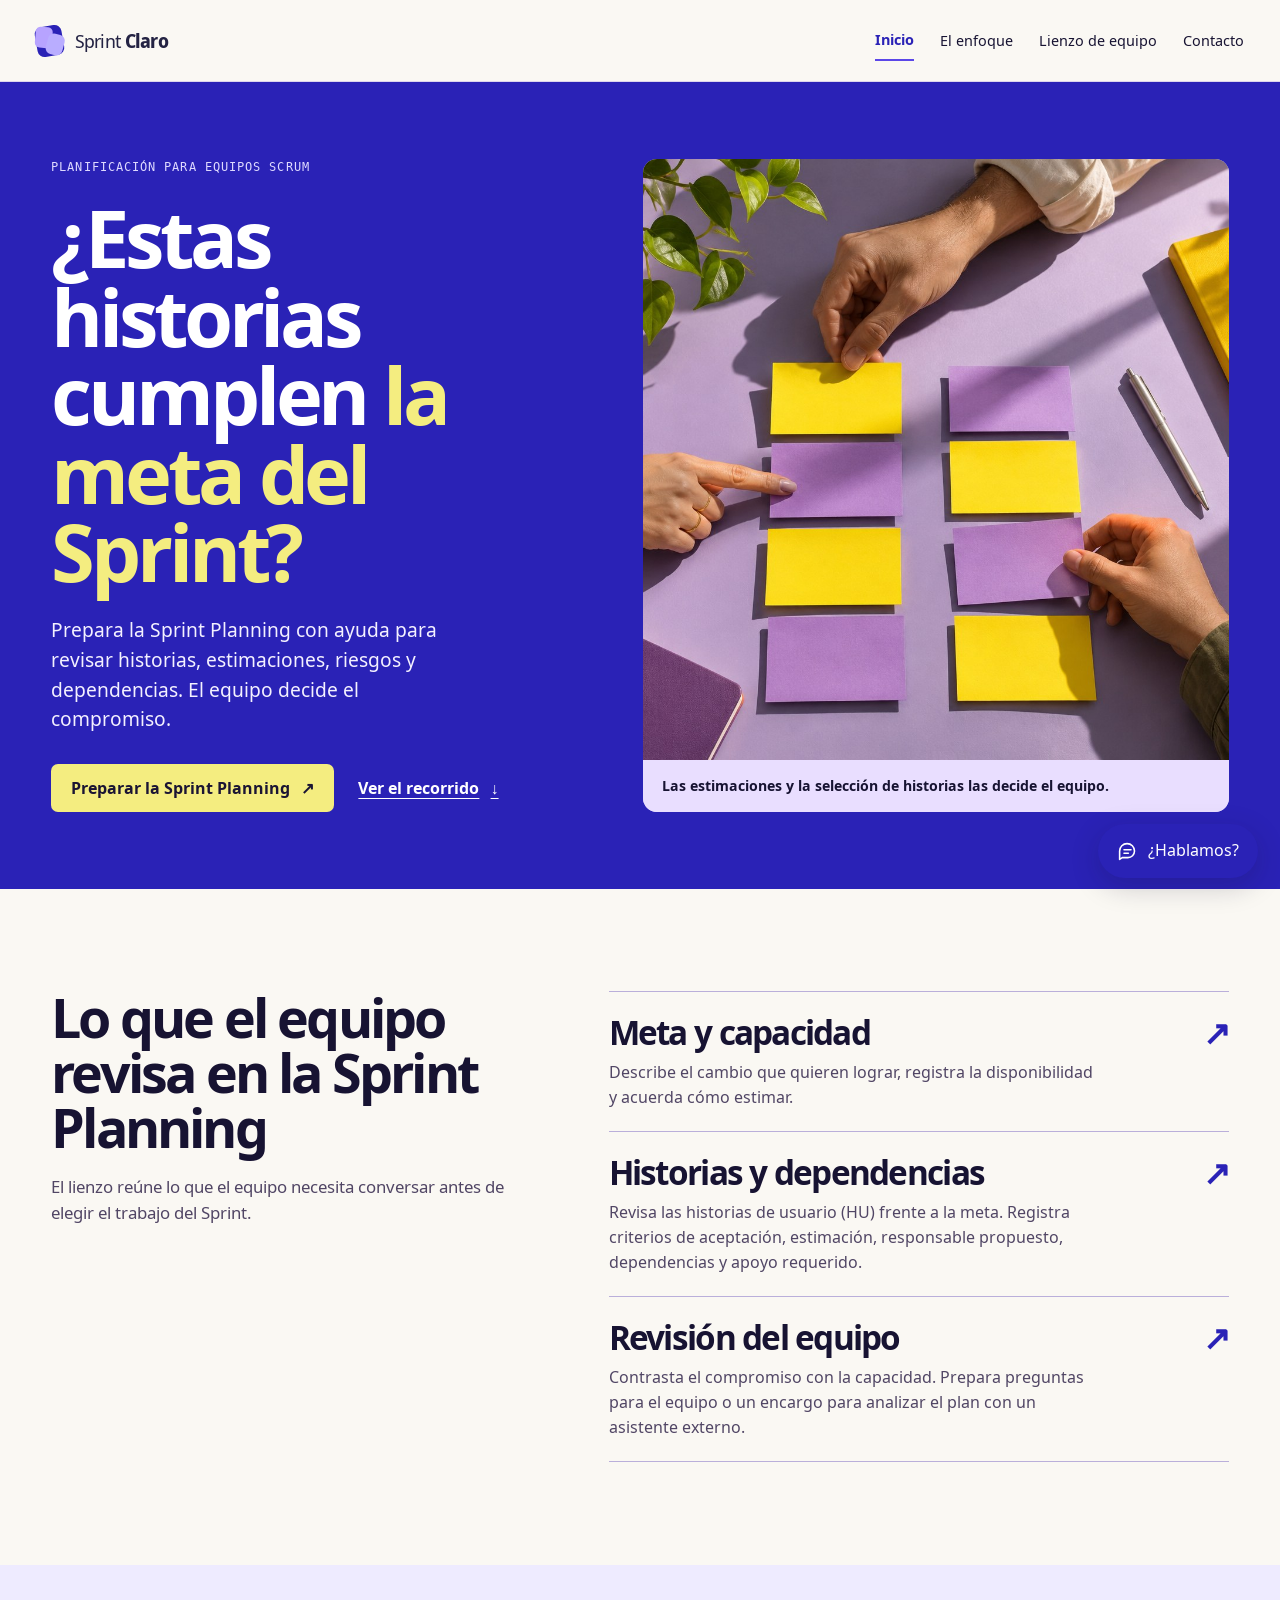
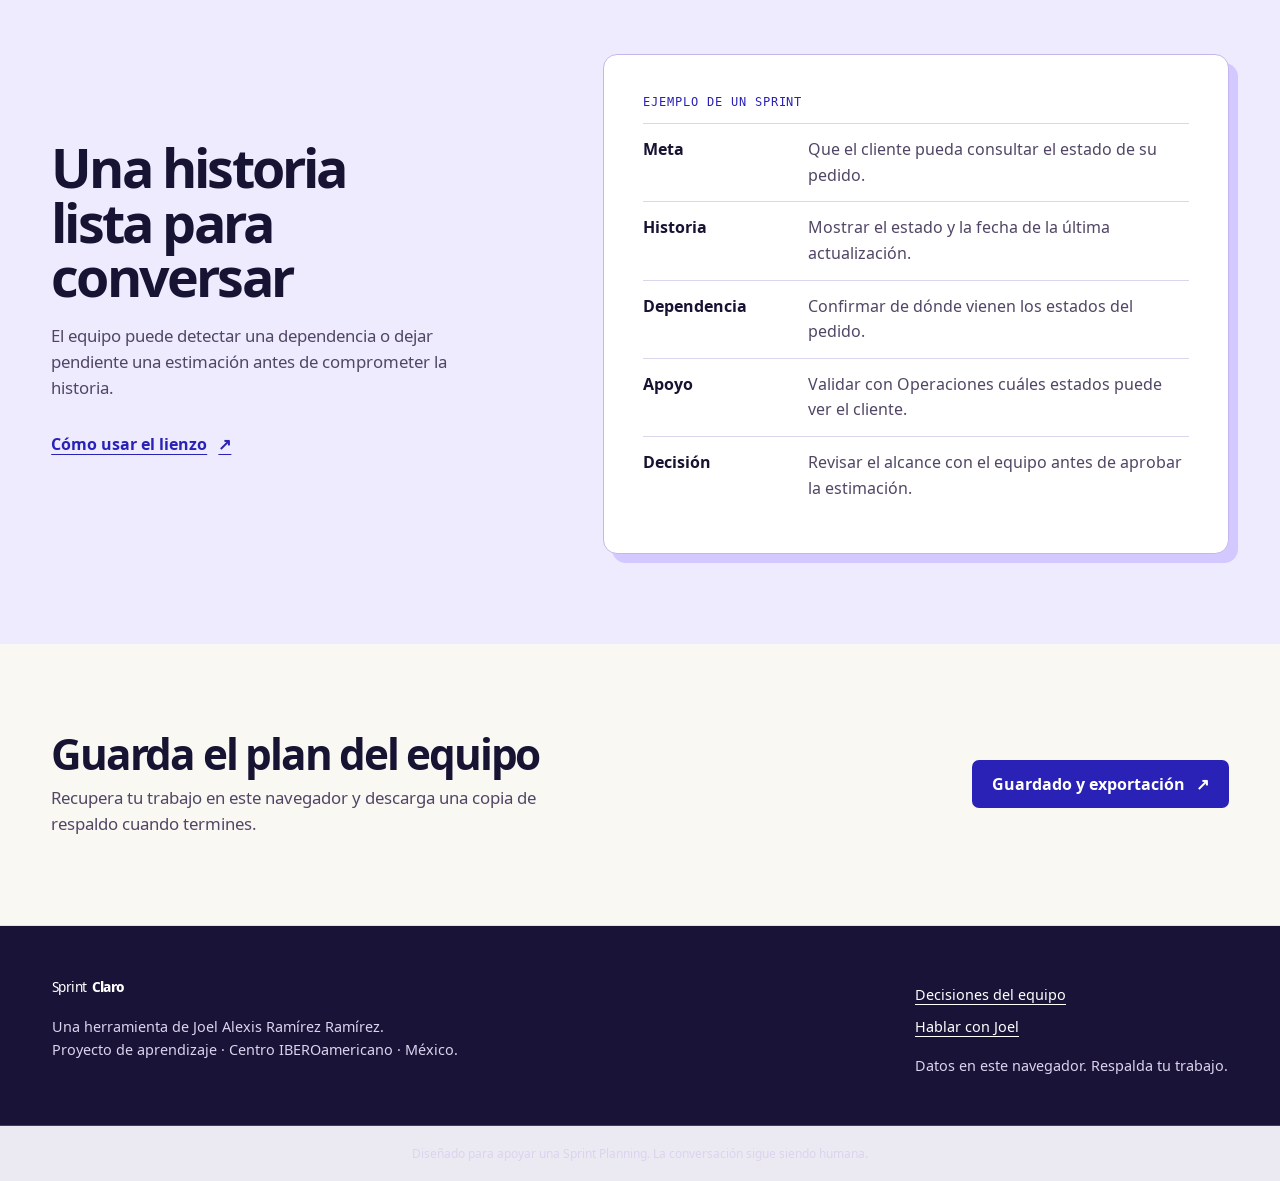
==== commit 1715da66: "Integrate Sprint Claro assistant across all pages" ====
--- a/index.html
+++ b/index.html
@@ -1,5 +1,5 @@
 <!doctype html>
-<html lang="es"><head><meta charset="utf-8"><meta name="viewport" content="width=device-width, initial-scale=1"><meta name="description" content="Sprint Claro ayuda a Joel y a su equipo a preparar una Sprint Planning: meta, historias, capacidad, dependencias y acuerdos humanos."><meta name="theme-color" content="#3721df"><title>Una meta compartida · Sprint Claro</title><link rel="icon" href="favicon.svg" type="image/svg+xml"><link rel="stylesheet" href="assets/fonts.css"><link rel="stylesheet" href="assets/styles.css"><script src="assets/core.js" defer></script><script src="assets/app.js" defer></script><link rel="stylesheet" href="assets/premium.css"><link rel="stylesheet" href="assets/redesign.css"></head>
+<html lang="es"><head><meta charset="utf-8"><meta name="viewport" content="width=device-width, initial-scale=1"><meta name="description" content="Sprint Claro ayuda a Joel y a su equipo a preparar una Sprint Planning: meta, historias, capacidad, dependencias y acuerdos humanos."><meta name="theme-color" content="#3721df"><title>Una meta compartida · Sprint Claro</title><link rel="icon" href="favicon.svg" type="image/svg+xml"><link rel="stylesheet" href="assets/fonts.css"><link rel="stylesheet" href="assets/styles.css"><script src="assets/core.js" defer></script><script src="assets/app.js" defer></script><link rel="stylesheet" href="assets/premium.css"><link rel="stylesheet" href="assets/redesign.css"><link rel="stylesheet" href="assets/chatbot.css"></head>
 <body data-site="01" data-page="index"><a class="skip" href="#main">Saltar al contenido</a><header class="site-header"><div class="header-inner"><a class="brand" href="index.html" aria-label="Sprint Claro, inicio"><span class="brand-mark" aria-hidden="true"></span>Sprint <strong>Claro</strong></a><button class="menu-toggle" id="menu-toggle" type="button" aria-controls="main-nav" aria-expanded="false">Menú</button><nav id="main-nav" aria-label="Principal"><a href="index.html" aria-current="page">Inicio</a><a href="enfoque.html">El enfoque</a><a href="herramientas.html">Lienzo de equipo</a><a href="contacto.html">Contacto</a></nav></div></header><main id="main">
 <div class="redesign-home">
 <section class="planning-hero">
@@ -61,6 +61,6 @@
   <a class="design-primary" href="herramientas.html#backups">Guardado y exportación <span aria-hidden="true">↗</span></a>
 </section>
 </div>
-</main><footer class="site-footer"><div class="footer-inner"><div><a class="brand" href="index.html">Sprint <strong>Claro</strong></a><p>Una herramienta de Joel Alexis Ramírez Ramírez.<br>Proyecto de aprendizaje · Centro IBEROamericano · México.</p></div><div><a href="enfoque.html">Decisiones del equipo</a><a href="contacto.html">Hablar con Joel</a><p>Datos en este navegador. Respalda tu trabajo.</p></div></div><div class="footer-bottom">Diseñado para apoyar una Sprint Planning. La conversación sigue siendo humana.</div></footer><script src="assets/experience.js" defer></script></body></html>
+</main><footer class="site-footer"><div class="footer-inner"><div><a class="brand" href="index.html">Sprint <strong>Claro</strong></a><p>Una herramienta de Joel Alexis Ramírez Ramírez.<br>Proyecto de aprendizaje · Centro IBEROamericano · México.</p></div><div><a href="enfoque.html">Decisiones del equipo</a><a href="contacto.html">Hablar con Joel</a><p>Datos en este navegador. Respalda tu trabajo.</p></div></div><div class="footer-bottom">Diseñado para apoyar una Sprint Planning. La conversación sigue siendo humana.</div></footer><script src="assets/experience.js" defer></script><script src="assets/chatbot.js" defer></script></body></html>
 
 
--- a/assets/chatbot.css
+++ b/assets/chatbot.css
@@ -0,0 +1,27 @@
+/* Sprint Claro assistant — shared on every page */
+.sc-chat-launcher{position:fixed;right:22px;bottom:22px;z-index:1000;border:0;border-radius:999px;background:#2a22b6;color:#fff;padding:14px 19px;box-shadow:0 8px 28px #17133238;font:700 15px/1.2 inherit;cursor:pointer;display:flex;align-items:center;gap:10px}
+.sc-chat-launcher:hover{background:#1d177e;transform:translateY(-1px)}
+.sc-chat-launcher:focus-visible,.sc-chat button:focus-visible,.sc-chat textarea:focus-visible{outline:3px solid #f4ed80;outline-offset:3px}
+.sc-chat-launcher svg{width:21px;height:21px}
+.sc-chat{position:fixed;right:22px;bottom:88px;z-index:1001;width:min(410px,calc(100vw - 28px));height:min(620px,calc(100dvh - 115px));display:none;flex-direction:column;background:#fff;border:1px solid #dcd6ec;border-radius:17px;box-shadow:0 20px 70px #17133235;overflow:hidden;color:#171332;font-family:inherit}
+.sc-chat.is-open{display:flex}
+.sc-chat-header{background:#2a22b6;color:#fff;padding:17px 18px;display:flex;align-items:center;gap:12px}
+.sc-chat-mark{display:grid;place-items:center;width:38px;height:38px;flex:0 0 38px;border-radius:12px;background:#ffffff20;font-weight:800}
+.sc-chat-heading{min-width:0;flex:1}.sc-chat-heading strong{display:block;font-size:15px}.sc-chat-heading small{display:block;color:#e2ddff;margin-top:3px;font-size:12px}
+.sc-chat-close{border:0;background:transparent;color:#fff;font-size:25px;line-height:1;padding:4px 7px;cursor:pointer}
+.sc-chat-messages{flex:1;overflow:auto;padding:16px;background:#faf8f3;display:flex;flex-direction:column;gap:12px}
+.sc-chat-message{max-width:90%;padding:11px 13px;border-radius:13px;font-size:14px;line-height:1.55;overflow-wrap:anywhere;white-space:pre-wrap}
+.sc-chat-message.bot{align-self:flex-start;background:#fff;border:1px solid #e7e1f0;border-bottom-left-radius:4px}
+.sc-chat-message.user{align-self:flex-end;background:#eae6ff;border:1px solid #d8cff9;border-bottom-right-radius:4px}
+.sc-chat-message a{color:#2a22b6;text-decoration:underline;font-weight:700}
+.sc-chat-quick{display:flex;gap:7px;flex-wrap:wrap;padding:0 13px 12px;background:#faf8f3}
+.sc-chat-quick button{border:1px solid #d6ccef;border-radius:999px;background:#fff;color:#30246c;padding:7px 10px;font-size:12px;cursor:pointer}
+.sc-chat-form{padding:12px;border-top:1px solid #e8e3ef;background:#fff}
+.sc-chat-compose{display:flex;align-items:flex-end;gap:8px}
+.sc-chat-compose textarea{resize:none;min-height:44px;max-height:110px;flex:1;border:1px solid #d8d4e2;border-radius:10px;padding:11px;font:inherit;font-size:14px;color:#171332}
+.sc-chat-compose button{border:0;border-radius:10px;background:#2a22b6;color:white;font-weight:700;padding:0 15px;height:44px;cursor:pointer}
+.sc-chat-compose button:disabled{opacity:.55;cursor:wait}
+.sc-chat-privacy{font-size:10px;color:#777187;line-height:1.4;margin:8px 2px 0}
+.sc-chat-typing{font-size:12px;color:#68617c;padding:0 16px 9px;background:#faf8f3}
+@media(max-width:520px){.sc-chat{right:10px;bottom:78px;width:calc(100vw - 20px);height:min(620px,calc(100dvh - 96px))}.sc-chat-launcher{right:14px;bottom:14px}.sc-chat-message{font-size:13px}}
+@media(prefers-reduced-motion:reduce){.sc-chat-launcher{transition:none}}
